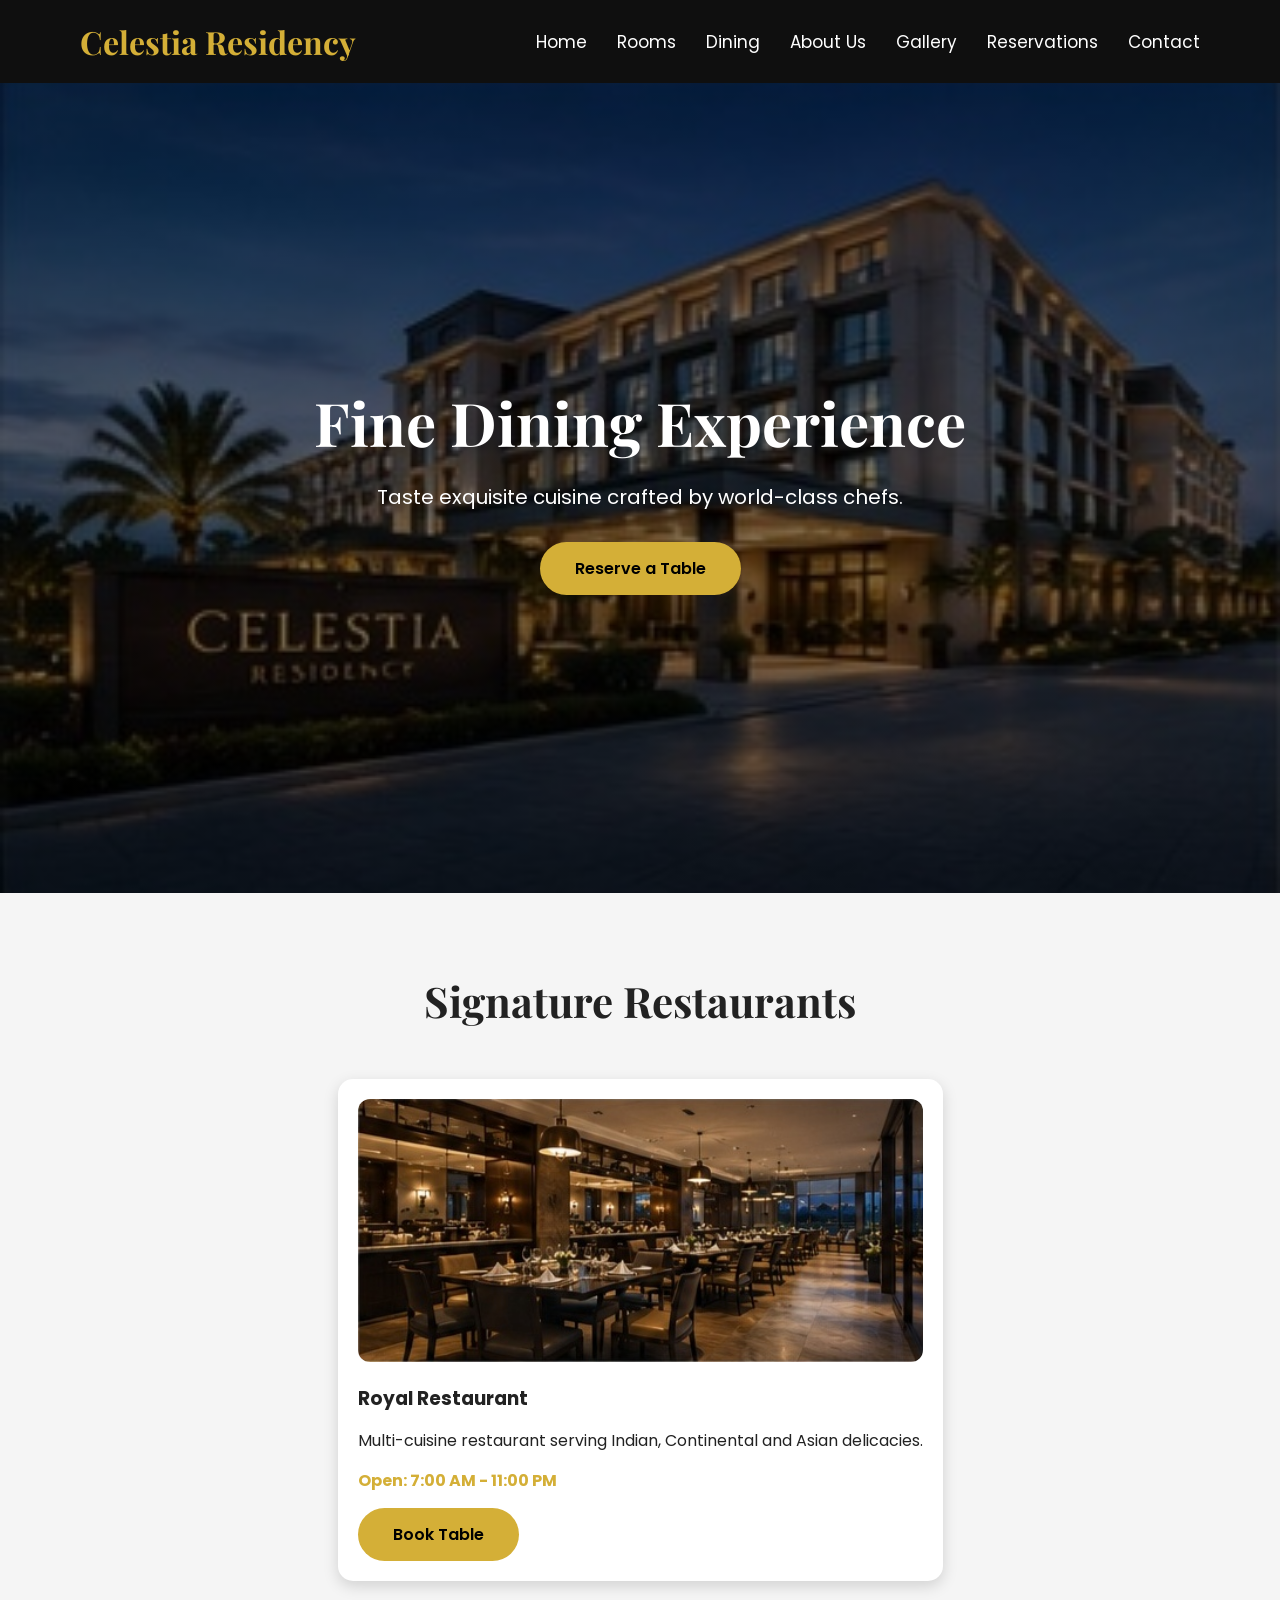
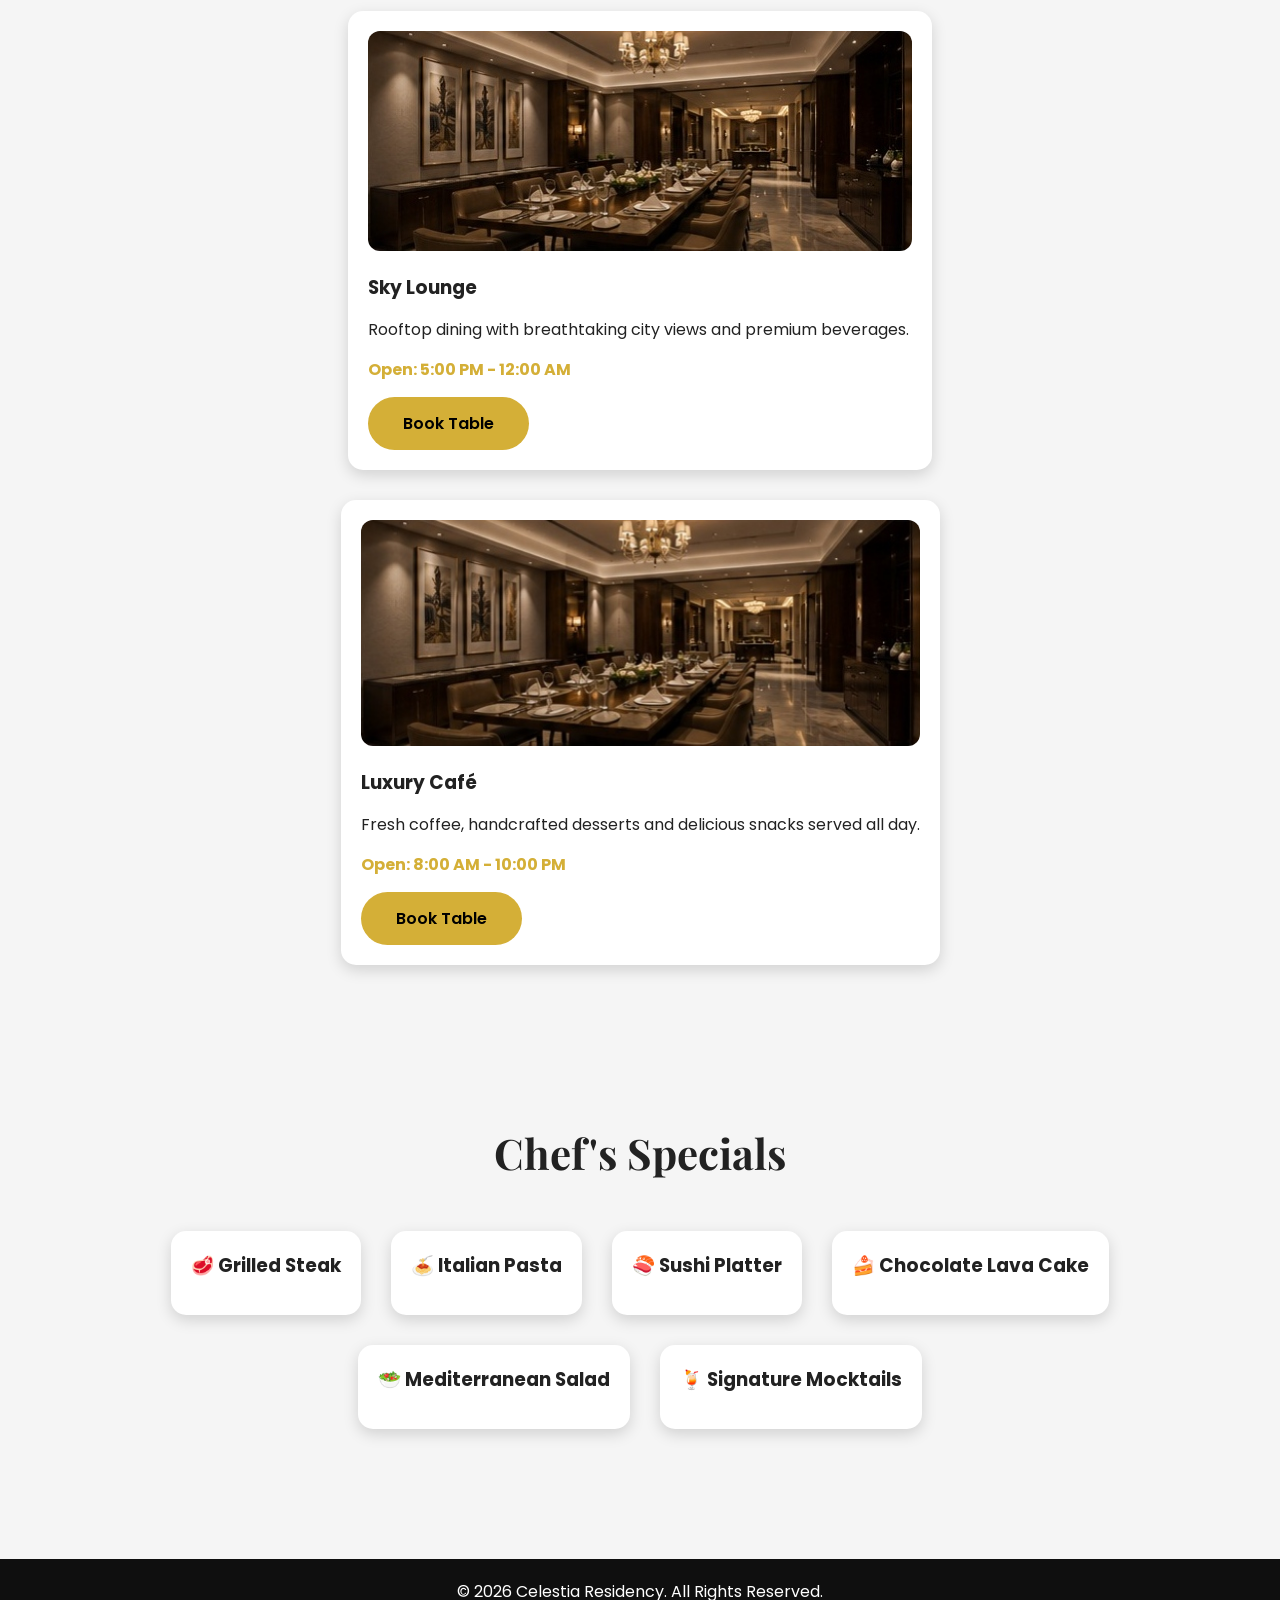
==== dining.html @ 5d623086 "intial commit" ====
<!DOCTYPE html>
<html lang="en">

<head>
    <meta charset="UTF-8">
    <meta name="viewport" content="width=device-width, initial-scale=1.0">
    <title>Dining | Celestia Residency</title>

    <link rel="stylesheet" href="css/style.css">
</head>
<meta name="description" content="Celestia Residency is a luxury hotel offering elegant rooms, fine dining, gallery and online reservations.">

<meta name="keywords" content="hotel, luxury hotel, rooms, booking, dining, gallery, Celestia Residency">

<body>

    <header>
        <nav>
            <h1>Celestia Residency</h1>

            <ul>
                <li><a href="index.html">Home</a></li>
                <li><a href="rooms.html">Rooms</a></li>
                <li><a href="dining.html">Dining</a></li>
                <li><a href="about.html">About Us</a></li>
                <li><a href="gallery.html">Gallery</a></li>
                <li><a href="reservations.html">Reservations</a></li>
                <li><a href="contact.html">Contact</a></li>
            </ul>
        </nav>
    </header>

    <section class="hero">
        <div class="hero-content">
            <h2>Fine Dining Experience</h2>

            <p>
                Taste exquisite cuisine crafted by world-class chefs.
            </p>

            <a href="reservations.html" class="btn">
            Reserve a Table
        </a>
        </div>
    </section>

    <section class="rooms">

        <h2 class="section-title">Signature Restaurants</h2>

        <div class="room-container">

            <div class="card">

                <img src="images/dining1.jpg" alt="Royal Restaurant">

                <h3>Royal Restaurant</h3>

                <p>
                    Multi-cuisine restaurant serving Indian, Continental and Asian delicacies.
                </p>

                <h4>Open: 7:00 AM - 11:00 PM</h4>

                <a href="reservations.html" class="btn">
                Book Table
            </a>

            </div>

            <div class="card">

                <img src="images/dining2.jpg" alt="Sky Lounge">

                <h3>Sky Lounge</h3>

                <p>
                    Rooftop dining with breathtaking city views and premium beverages.
                </p>

                <h4>Open: 5:00 PM - 12:00 AM</h4>

                <a href="reservations.html" class="btn">
                Book Table
            </a>

            </div>
            <div class="card">

                <img src="images/dining3.jpg" alt="Luxury Cafe">

                <h3>Luxury Café</h3>

                <p>
                    Fresh coffee, handcrafted desserts and delicious snacks served all day.
                </p>

                <h4>Open: 8:00 AM - 10:00 PM</h4>

                <a href="reservations.html" class="btn">
                Book Table
            </a>

            </div>

        </div>

    </section>

    <section class="rooms-features">

        <h2 class="section-title">Chef's Specials</h2>

        <div class="room-container">

            <div class="card">
                <h3>🥩 Grilled Steak</h3>
            </div>

            <div class="card">
                <h3>🍝 Italian Pasta</h3>
            </div>

            <div class="card">
                <h3>🍣 Sushi Platter</h3>
            </div>

            <div class="card">
                <h3>🍰 Chocolate Lava Cake</h3>
            </div>

            <div class="card">
                <h3>🥗 Mediterranean Salad</h3>
            </div>

            <div class="card">
                <h3>🍹 Signature Mocktails</h3>
            </div>

        </div>

    </section>

    <footer>
        <p>&copy; 2026 Celestia Residency. All Rights Reserved.</p>
    </footer>

    <script src="js/script.js"></script>

</body>

</html>
---- css/style.css ----
/* Google Font */

@import url('https://fonts.googleapis.com/css2?family=Playfair+Display:wght@600;700&family=Poppins:wght@300;400;500;600&display=swap');
* {
    margin: 0;
    padding: 0;
    box-sizing: border-box;
}

body {
    font-family: 'Poppins', sans-serif;
    background: #f5f5f5;
    color: #222;
}


/* Header */

header {
    background: #0f0f0f;
    padding: 20px 80px;
    position: sticky;
    top: 0;
    z-index: 1000;
}

nav {
    display: flex;
    justify-content: space-between;
    align-items: center;
}

nav h1 {
    font-family: 'Playfair Display', serif;
    color: #D4AF37;
    font-size: 32px;
}

nav ul {
    display: flex;
    list-style: none;
}

nav ul li {
    margin-left: 30px;
}

nav ul li a {
    text-decoration: none;
    color: white;
    font-size: 17px;
    transition: 0.3s;
}

nav ul li a:hover {
    color: #D4AF37;
}


/* Hero Section */

.hero {
    height: 90vh;
    display: flex;
    justify-content: center;
    align-items: center;
    text-align: center;
    background: linear-gradient(rgba(0, 0, 0, .5), rgba(0, 0, 0, .5)), url("../images/hotel.jpg");
    background-size: cover;
    background-position: center;
    color: white;
}

.hero-content h2 {
    font-family: 'Playfair Display', serif;
    font-size: 60px;
    margin-bottom: 20px;
}

.hero-content p {
    font-size: 20px;
    margin-bottom: 30px;
}

.btn {
    display: inline-block;
    padding: 14px 35px;
    background: #D4AF37;
    color: #000;
    text-decoration: none;
    border-radius: 30px;
    font-weight: 600;
    transition: .3s;
}

.btn:hover {
    background: white;
}


/* Cards */

.card {
    background: white;
    border-radius: 15px;
    padding: 20px;
    box-shadow: 0 5px 15px rgba(0, 0, 0, .15);
}


/* Footer */

footer {
    background: #0f0f0f;
    color: white;
    text-align: center;
    padding: 20px;
    margin-top: 50px;
}


/* Responsive */

@media(max-width:768px) {
    nav {
        flex-direction: column;
    }
    nav ul {
        flex-direction: column;
        text-align: center;
    }
    nav ul li {
        margin: 12px 0;
    }
    .hero-content h2 {
        font-size: 40px;
    }
}


/* Rooms CSS */

.rooms,
.rooms-features {
    padding: 80px;
}

.section-title {
    text-align: center;
    font-size: 42px;
    font-family: 'Playfair Display', serif;
    margin-bottom: 50px;
}

.room-container {
    display: flex;
    justify-content: center;
    gap: 30px;
    flex-wrap: wrap;
}

.card img {
    width: 100%;
    border-radius: 12px;
    margin-bottom: 15px;
}

.card h3 {
    margin-bottom: 15px;
}

.card h4 {
    color: #D4AF37;
    margin: 15px 0;
}
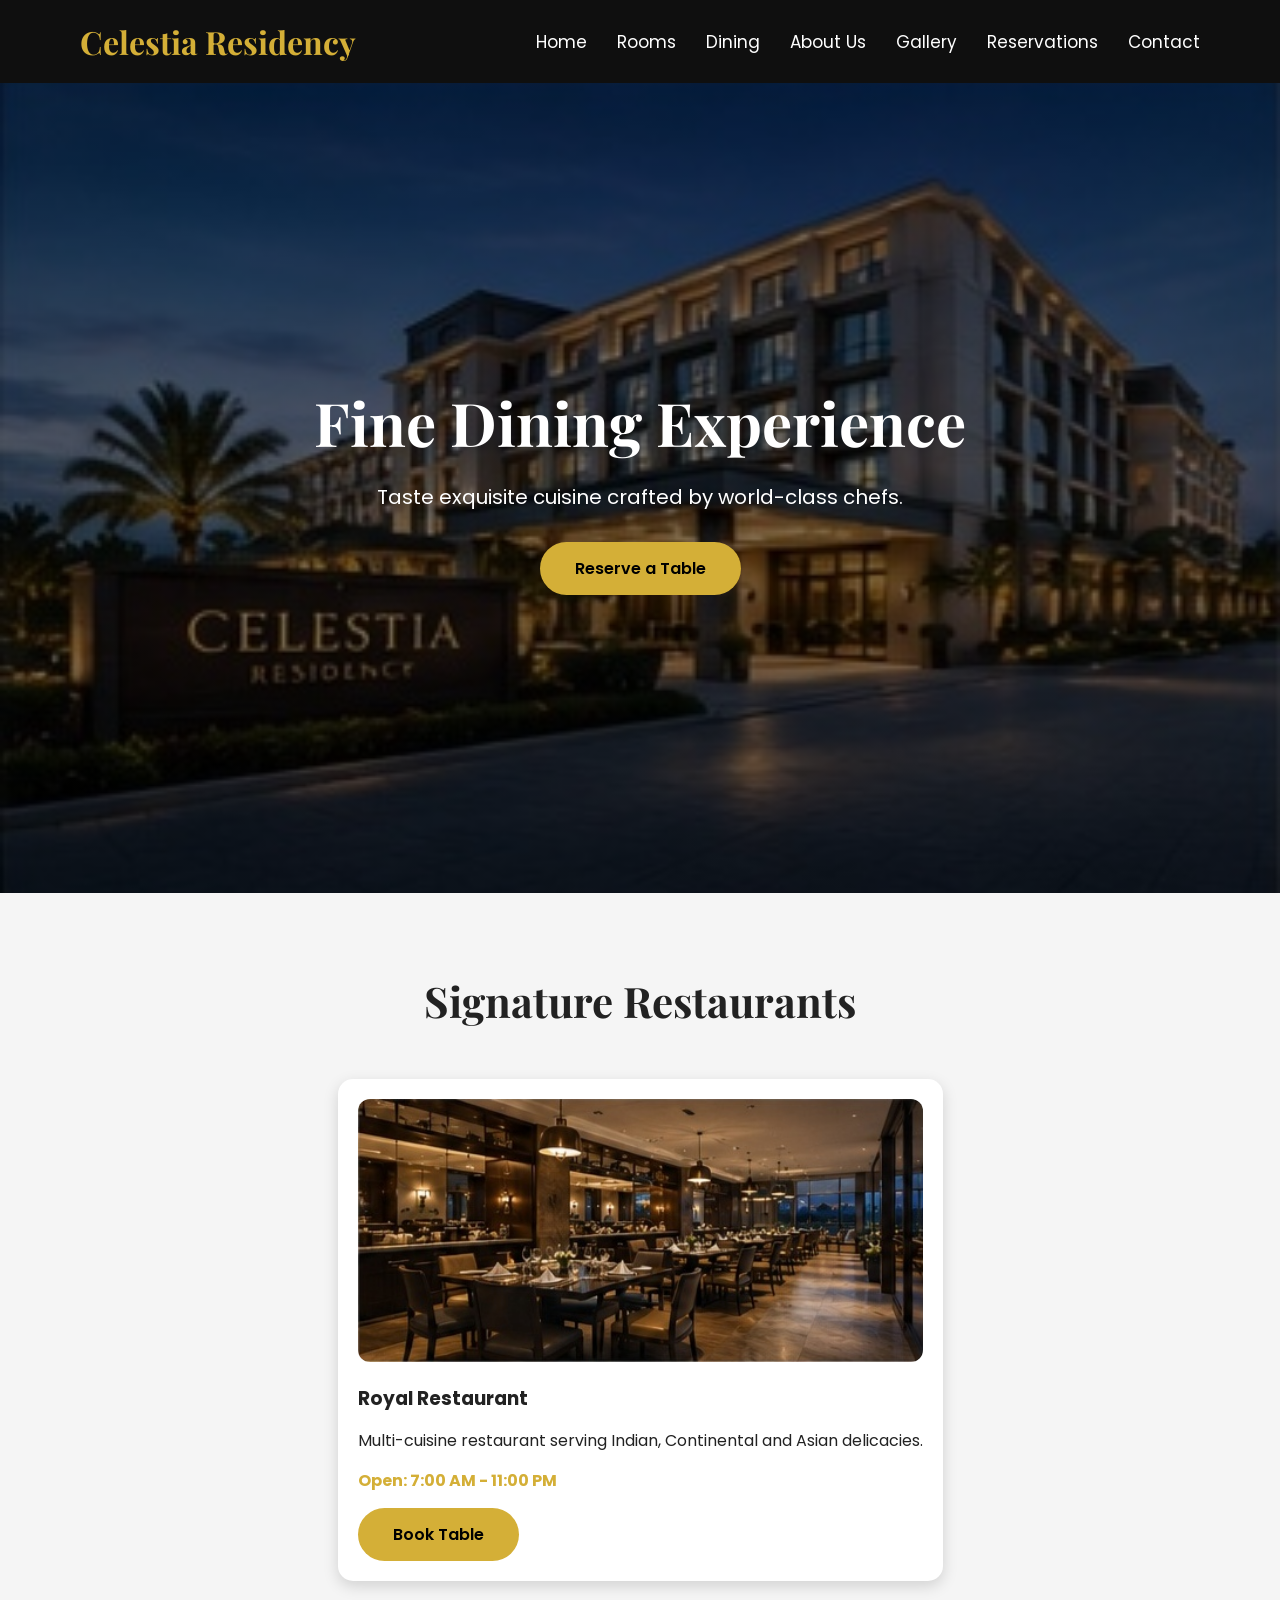
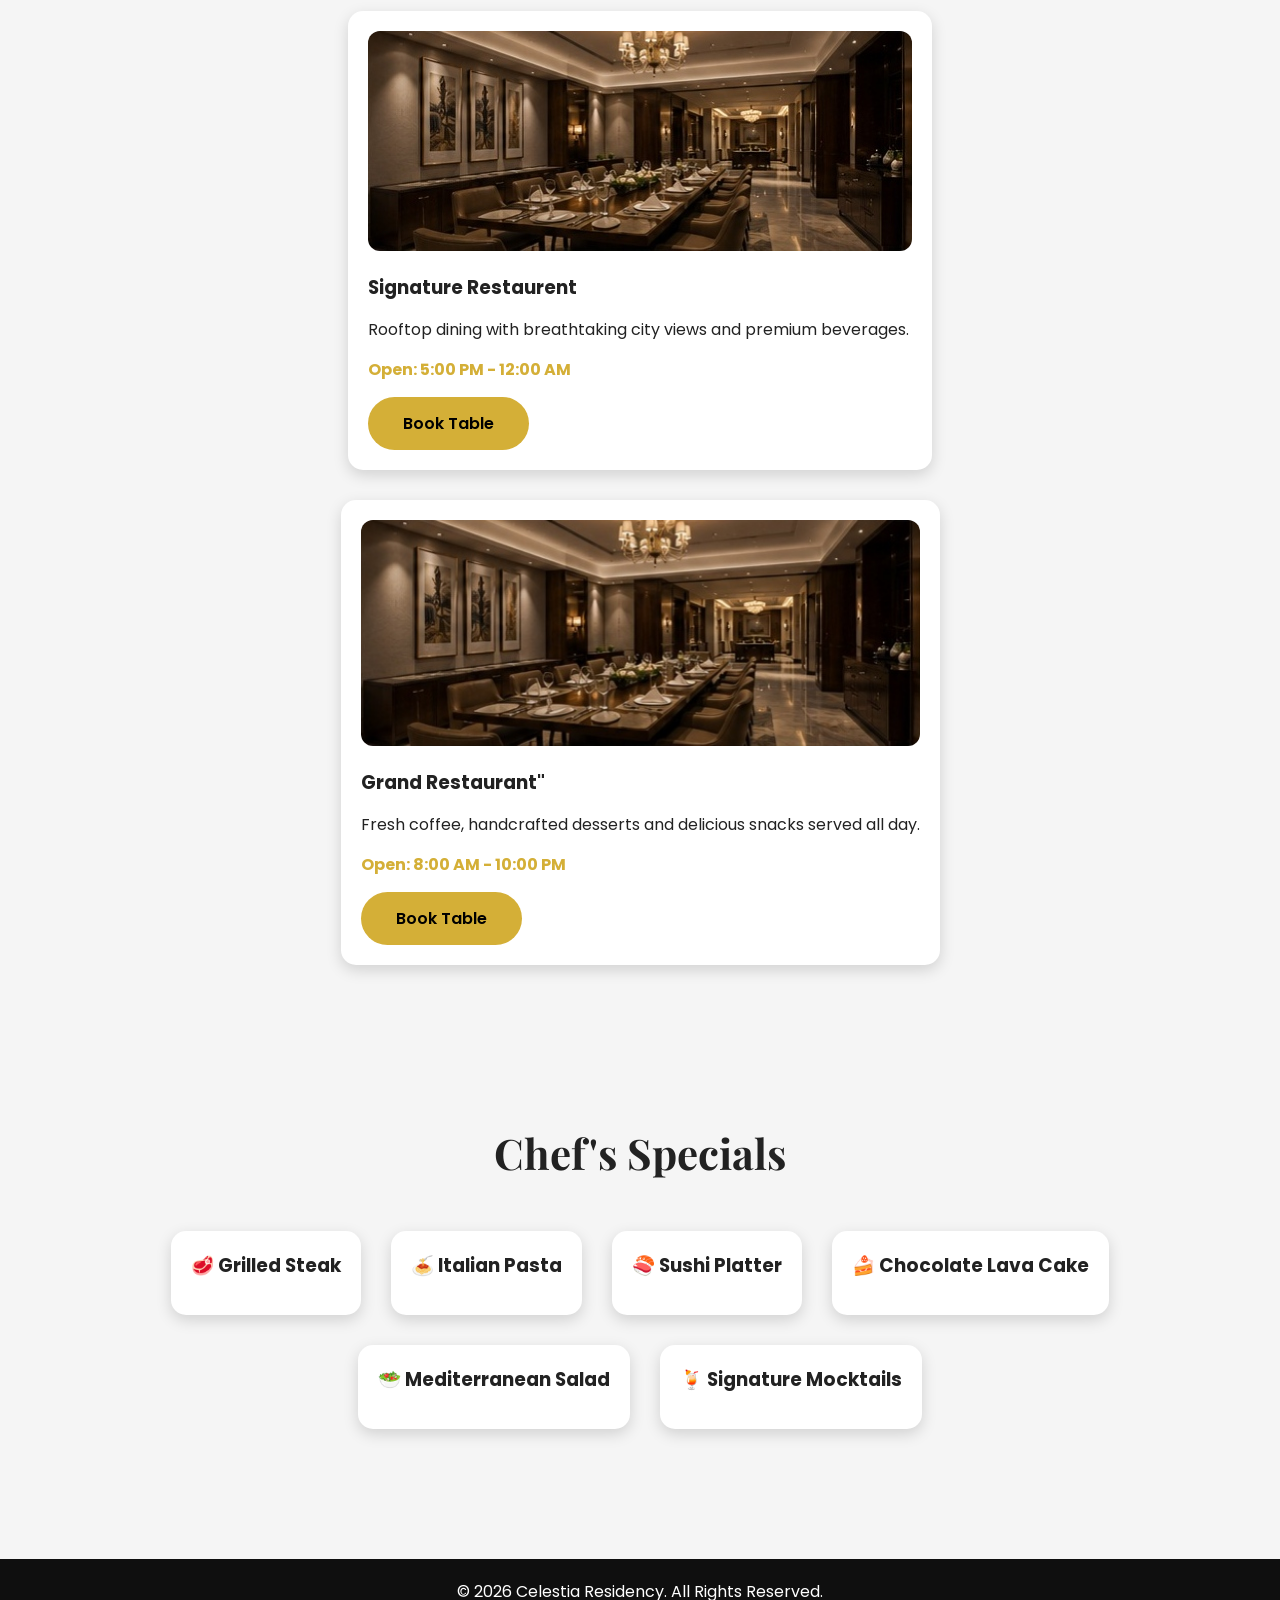
==== commit c3a7970e: "Updated dining page and room images" ====
--- a/dining.html
+++ b/dining.html
@@ -70,9 +70,9 @@
 
             <div class="card">
 
-                <img src="images/dining2.jpg" alt="Sky Lounge">
+                <img src="images/dining2.jpg" alt="Signature Restaurent">
 
-                <h3>Sky Lounge</h3>
+                <h3>Signature Restaurent</h3>
 
                 <p>
                     Rooftop dining with breathtaking city views and premium beverages.
@@ -87,9 +87,9 @@
             </div>
             <div class="card">
 
-                <img src="images/dining3.jpg" alt="Luxury Cafe">
+                <img src="images/dining3.jpg" alt="Grand Restaurant">
 
-                <h3>Luxury Café</h3>
+                <h3>Grand Restaurant"</h3>
 
                 <p>
                     Fresh coffee, handcrafted desserts and delicious snacks served all day.
